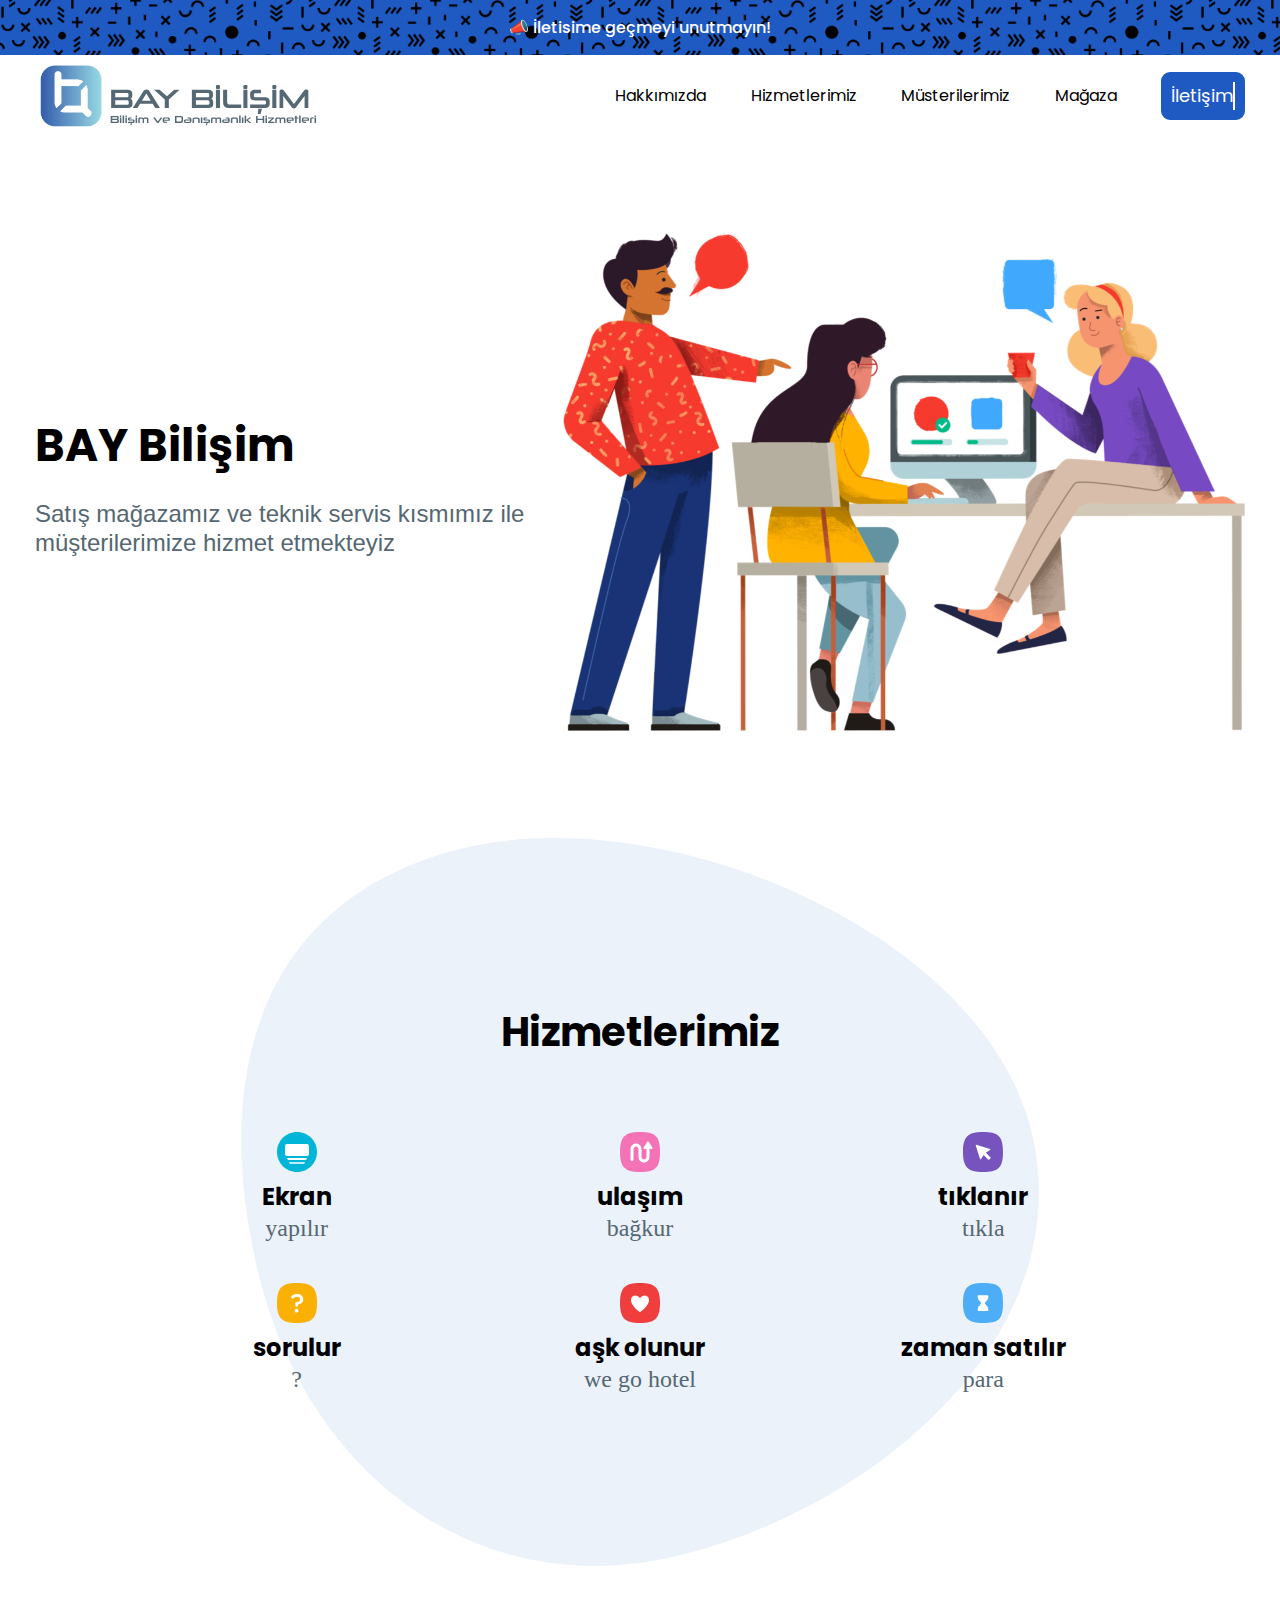
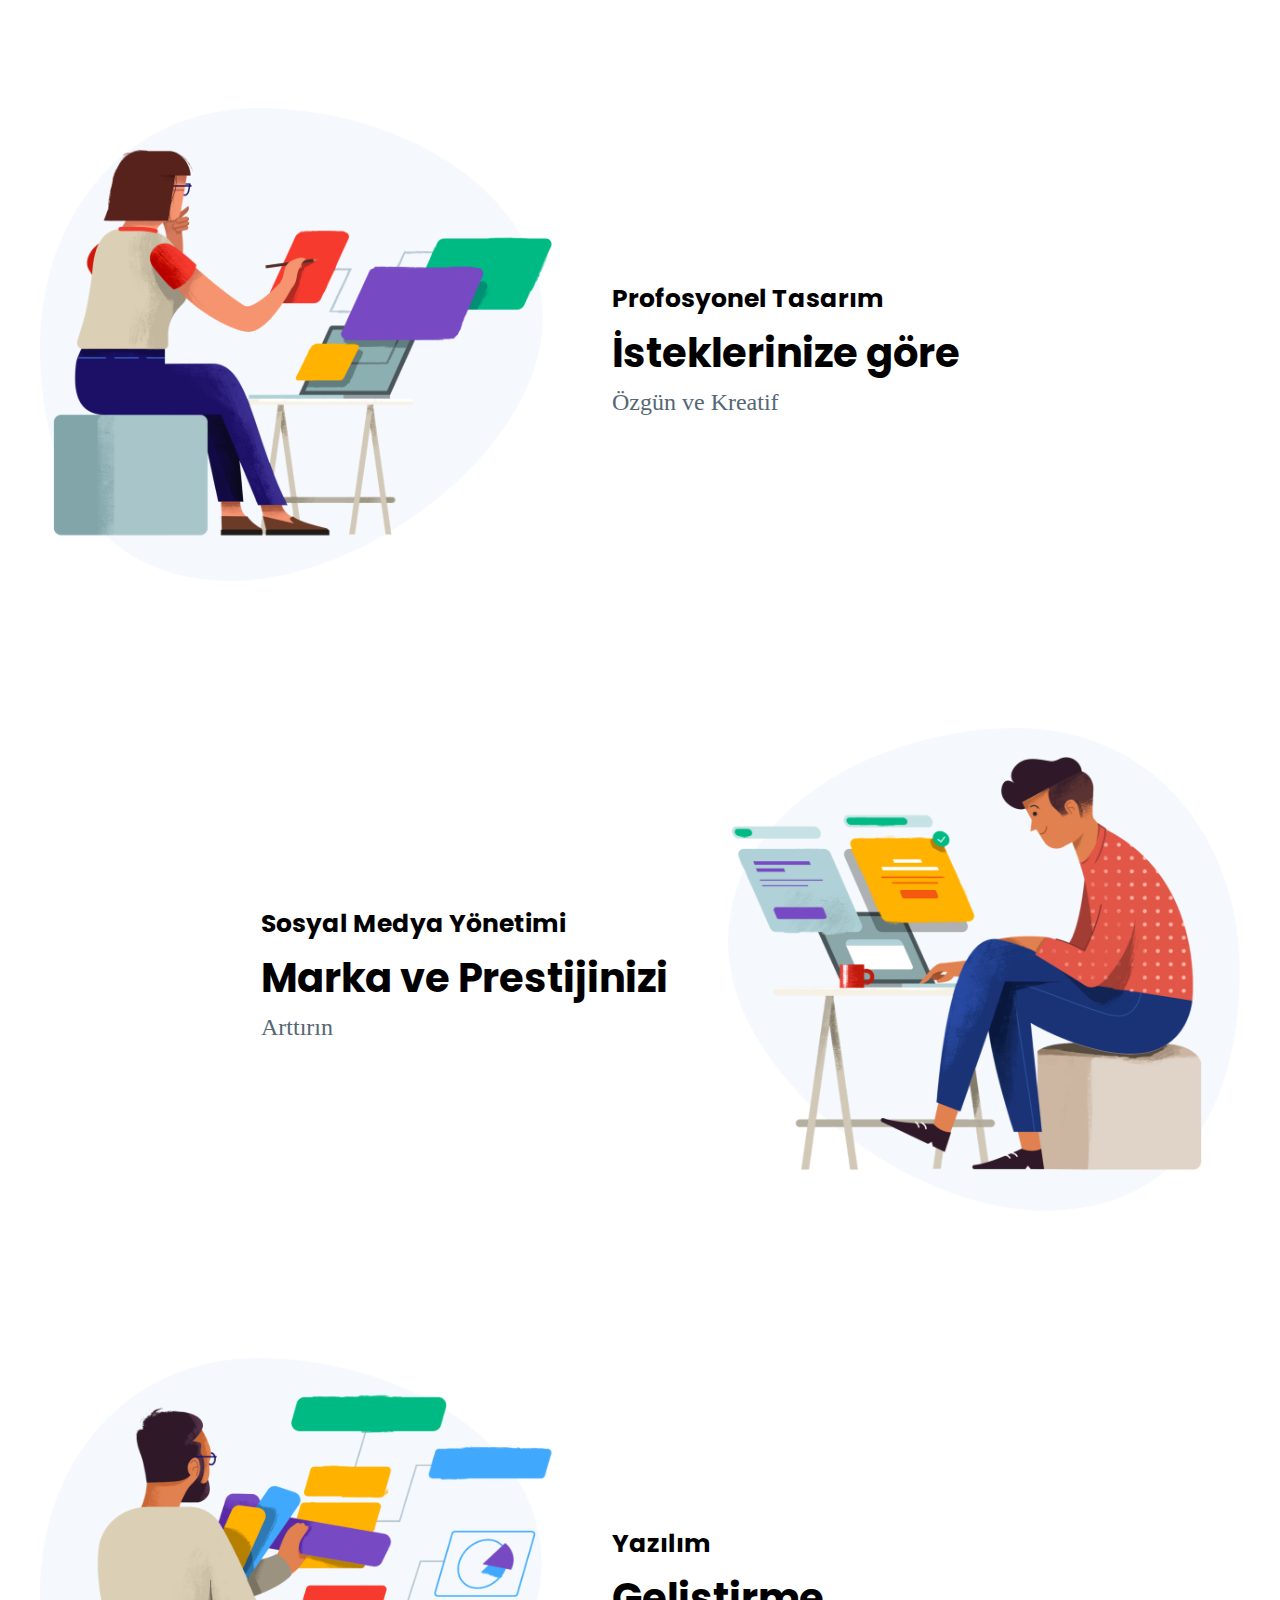
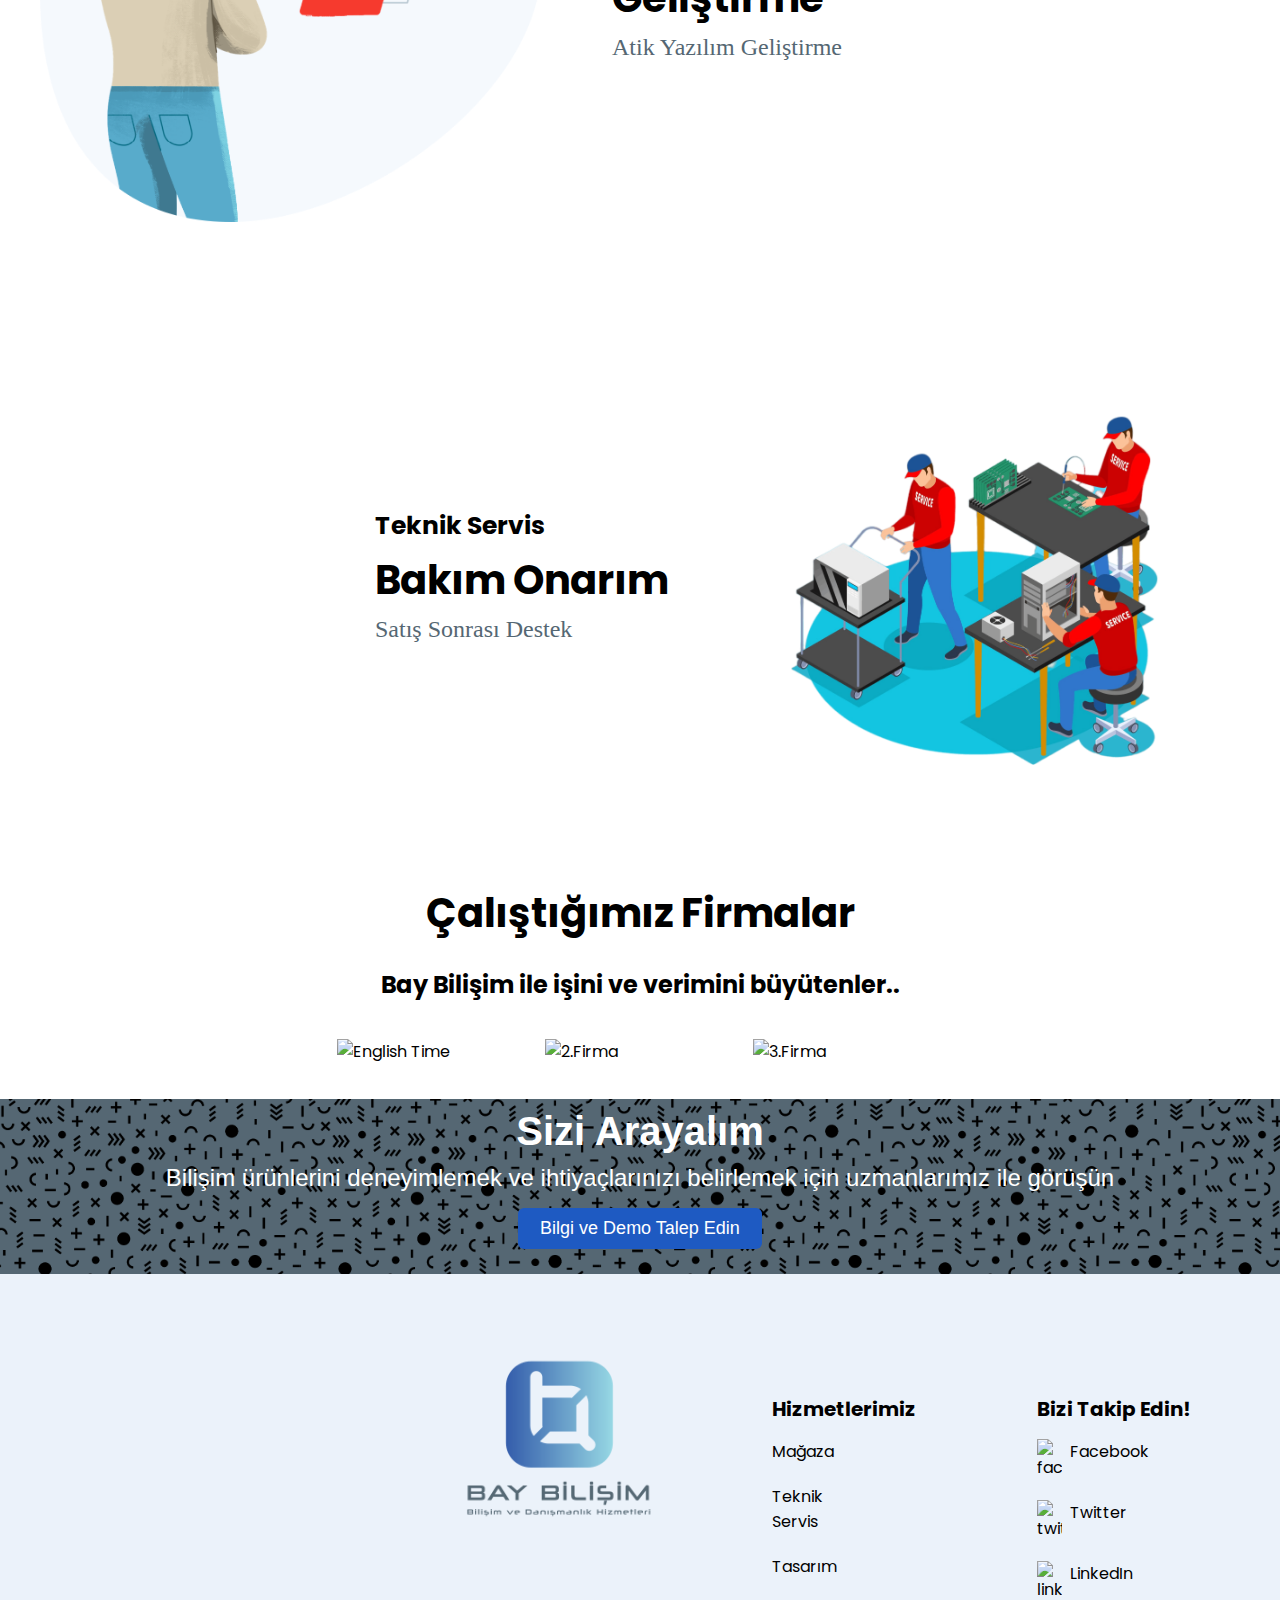
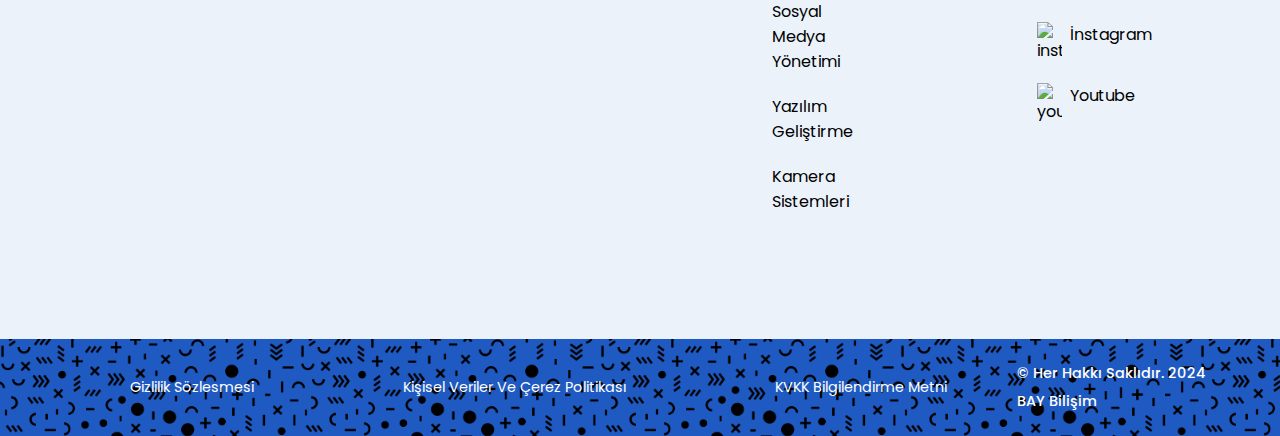
==== index.html @ fe5cd5a3 "index" ====
<!DOCTYPE html>
<html lang="tr">

<head>
    <meta charset="UTF-8">
    <meta http-equiv="X-UA-Compatible" content="IE=edge">
    <meta name="viewport" content="width=device-width, initial-scale=1.0">
    <link rel="stylesheet" href="style.css">
    <link rel="stylesheet" href="media-queries.css">
    <link rel="shortcut icon" href="assets/bay2.png" type="image/x-icon">
    <title>Bay Bilisim</title>
    <script defer src="script.js"></script>
</head>
<body>

    <!-- Top Banner -->
    <div class="top-banner">
        <div class="container">
            <div class="banner-text">
                📣 İletisime geçmeyi unutmayın!
            </div>
        </div>
    </div>

    <!-- Nav Bar -->
    <div class="nav-bar">
        <div class="container nav-bar flex">
            <a href="Anasayfa.html" class="flex">
                <img src="./assets/Bay Bilişim (7).svg" alt="company logo" width="300px">
            </a>
            <div class="menu" id="menu-link">
                <ul class=" flex navbar-section">
                    <li><a href="Hakkimizda.html" class="hover-link">Hakkımızda</a></li>
                    <li><a href="Hizmetlerimiz.html" class="hover-link">Hizmetlerimiz</a></li>
                    <li><a href="Musterilerimiz.html" class="hover-link">Müsterilerimiz</a></li>
                    <li><a href="Magaza.html" class="hover-link">Mağaza</a></li>
                    <li><a href="Iletisim.html" class="iletişim"><p class="mext">İletişim</p></a></li>
                </ul>
            </div>
            <a href="#" class="nav-toggle hover-link" id="nav-toggle">
                <img src="./assets/asset 43.png" alt="" width="20px">
            </a>
        </div>
    </div>

    <!-- Header -->
    <header>
        <div class="">
            <div class="heading-1">
                <div class="container header-section flex">
                    <div class="header-left">
                        <h1>BAY Bilişim</h1>
                        <p>Satış mağazamız ve teknik servis kısmımız ile müşterilerimize hizmet etmekteyiz</p>
                    </div>
                    <div class="header-right">
                        <img src="./assets/asset 2.svg" alt="hero image" width="100%">
                    </div>
                </div> 
            </div>
        </div>
    </header>

    <!-- Features Section -->
    <div class="block">
        <section class="features-section">
            <div class="container">
                <div class="features-header">
                    <h2>Hizmetlerimiz</h2>
                </div>
                    
                <div class="features-area flex">
                    <div class="features-card">
                        <img src="./assets/asset 11.svg" alt="" width="40px">
                        <h3>Ekran</h3>
                        <p>yapılır</p>
                    </div>
                    <div class="features-card">
                        <img src="./assets/asset 13.svg" alt="" width="40px">
                        <h3>ulaşım</h3>
                        <p>bağkur</p>
                    </div>
                    <div class="features-card">
                        <img src="./assets/asset 14.svg" alt="" width="40px">
                        <h3>tıklanır</h3>
                        <p>tıkla</p>
                    </div>
                    <div class="features-card">
                        <img  src="./assets/asset 15.svg" alt="" width="40px">
                        <h3>sorulur</h3>
                        <p>?</p>
                    </div>
                      <div class="features-card">
                        <img src="./assets/asset 16.svg" alt="" width="40px">
                        <h3>aşk olunur</h3>
                        <p>we go hotel</p>
                        </div>
                    <div class="features-card">
                        <img src="./assets/asset 17.svg" alt="" width="40px">
                        <h3>zaman satılır</h3>
                        <p>para</p>
                    </div>
                </div>
            </div>
        </section>
    </div>
            
            
            <!-- Big Feature Sections -->
    <section class="block">
         <section class="big-feature-section">
                <div class="container flex big-feature">
                    <div class="big-feature-img">
                        <img src="./assets/asset 18.svg" alt="">
                    </div>
                    <div class="big-feature-desc flex">
                        <h4 class="font1">Profosyonel Tasarım</h4>
                        <h2>İsteklerinize göre</h2>
                        <p>Özgün ve Kreatif</p>
                    </div>
                </div>
            </section>
    </section>
                
    <section class="block">
       <section class="big-feature-section">
           <div class="container flex big-feature" id="big-feature-mid">
               <div class="big-feature-img">
                   <img src="./assets/asset 21.svg" alt="">
               </div>
               <div class="big-feature-desc flex">
                   <h4 class="font1">Sosyal Medya Yönetimi</h4>
                   <h2>Marka ve Prestijinizi</h2>
                   <p>Arttırın</p>
               </div>
           </div>
       </section>
    </section>

    <section class="block">
        <section class="big-feature-section">
            <div class="container flex big-feature">
                <div class="big-feature-img">
                    <img src="./assets/asset 24.svg" alt="" srcset="./assets/asset 24.svg 400w, ./assets/asset 24.svg 600w">
                </div>
                <div class="big-feature-desc flex">
                    <h4 class="font1">Yazılım</h4>
                    <h2>Geliştirme</h2>
                    <p>Atik Yazılım Geliştirme</p>
                </div>
            </div>
        </section>
    </section>

    <section class="block">
        <section class="big-feature-section">
            <div class="container flex big-feature" id="big-feature-mid">
                <div class="big-feature-img ">
                    <img src="./assets/asset 1.svg" alt="">
                </div>
                <div class="big-feature-desc flex">
                    <h4 class="font1">Teknik Servis</h4>
                    <h2>Bakım Onarım</h2>
                    <p>Satış Sonrası Destek</p>
                </div>
            </div>
        </section>
    </section>
        
    <div class="block">
        <div class="company-container1">
            <div class="company-container">
                <div class="feature-content">
                    <h2 class="feature-title">Çalıştığımız Firmalar</h2>
                    <h3 class="feature-title-underline">Bay Bilişim ile işini ve verimini büyütenler..</h3>
                </div>
            </div>        
            <div class="company-img-container">
                <img src="Assets/res1.svg" alt="English Time" class="company-logos logo">
                <img src="" alt="2.Firma" class="company-logos logo">
                <img src="" alt="3.Firma" class="company-logos logo">
            </div>
        </div> 
    </div>
                        
    <div class="top-banner elementor-element econ-inner elementor bvdt">
        <h2 class="elementor-text">Sizi Arayalım</h2>
        <div class="elementor-elemen elementor ty">
            <p class="elementor-text1">Bilişim ürünlerini deneyimlemek ve ihtiyaçlarınızı belirlemek için uzmanlarımız ile görüşün</p>
        </div>
        <a href="Bilgi-ve-Demo-Talep.html">
            <button class="button elementor-text">Bilgi ve Demo Talep Edin</button>
        </a>
    </div>
                        
    <!-- Footer -->
    <footer>
        <div class="container footer-section flex">
            <iframe class="iframe" src="https://www.google.com/maps/embed?pb=!1m14!1m8!1m3!1d752.7708516358616!2d28.7808149!3d41.0015476!3m2!1i1024!2i768!4f13.1!3m3!1m2!1s0x14caa38a74de9315%3A0xeee7f3dbb5f3bb80!2zQkFZIELEsEzEsMWexLBN!5e0!3m2!1str!2str!4v1722827862642!5m2!1str!2str" width="600" height="450" style="border:0;" allowfullscreen="" loading="lazy" referrerpolicy="no-referrer-when-downgrade"></iframe>
            <div class="company-logo">
                <img src="./assets/bay.png" alt="company-logo" width="250px">
            </div>
            <div class="link-column flex">
                <h4 class="f-title">Hizmetlerimiz</h4>
                <a href="Magaza.html" class="icon hover-link">Mağaza</a>
                <a href="" class="icon hover-link">Teknik Servis</a>
                <a href="" class="icon hover-link">Tasarım</a>
                <a href="Hakkimizda.html/SMY" class="icon hover-link">Sosyal Medya Yönetimi</a>
                <a href="" class="icon hover-link">Yazılım Geliştirme</a>
                <a href="" class="icon hover-link">Kamera Sistemleri</a>
            </div>
            <div class="link-column flex">
                <h4 class="f-title">Bizi Takip Edin!</h4>
                <a href="https://www.facebook.com/yasin.uguducu/?locale=ms_MY" target="_blank">
                    <img src="Assets/facebook.png" alt="facebook" class="icon"><li class="icon hover-link">Facebook</li>
                 </a>
                 <a href="https://x.com/burakckgz_" target="_blank">
                    <img src="Assets/twitter.png" alt="twitter" class="icon"> <li class="icon hover-link">Twitter</li>
                 </a>
                 <a href="https://www.linkedin.com/in/bay-bili%C5%9Fim-a80615141/?originalSubdomain=tr" target="_blank">
                     <img src="Assets/linkedin.png" alt="linkedin" class="icon"> <li class="icon hover-link">LinkedIn</li>
                 </a>
                 <a href="https://www.instagram.com/bay.bilisim" target="_blank">
                     <img src="Assets/instagram.png" alt="instagram" class="icon"> <li class="icon hover-link">İnstagram</li>
                 </a>
                 <a href="https://www.youtube.com/" target="_blank">
                    <img src="Assets/youtube.png" alt="youtube" class="icon"> <li class="icon hover-link">Youtube</li>
                 </a>
            </div>
        </div>
    </footer>

    <!-- Sub Footer -->
    <div class="subfooter top-banner">
        <div class="subfooter-container flex">
            <div class="footer-bottom-section subfooter-options flex">
                <a href="Gizlilik-Sozlesmesi.html">Gizlilik Sözlesmesi</a>
                <a href="Kisisel-Veriler-Ve-Cerez-Politikasi.html">Kişisel Veriler Ve Çerez Politikası</a>
                <a href="KVKK-Bilgilendirme-Metni.html">KVKK Bilgilendirme Metni</a>
            </div>
            <p class="subfooterr">© Her Hakkı Saklıdır. 2024 BAY Bilişim</p>
        </div>
    </div>

    <script src="/Bay Bilisim/sc.js">
    </script>
</body>
</html>
---- style.css ----
@import url('https://fonts.googleapis.com/css2?family=Poppins&display=swap');
@import url('https://fonts.googleapis.com/css2?family=Poppins&family=Roboto&display=swap');

/* Resets */
*{
    margin: 0;
    padding: 0;
    box-sizing: border-box;
}

:root{
    --primary-text-color: black;
    --secondary-text-color: #556773;
    --accent-color: #1E5AC2;
    --accent-color-dark: #1d69a3;
    --padding-inline-section: 20px;
}

body{
    font-family: 'Poppins', 'sans-serif';
    color: var(--primary-text-color);
    overflow-x: hidden;
    height: -webkit-fill-available;
}

html{
    height: -webkit-fill-available;
}

h1{
    font-size: 2.5rem;
}

h2{
    font-size: 40px;
}

h3{
    font-size: 1.5rem;
}


p{
    font-family: 'Montserrat', 'sans-serif';
    font-size: 1.5rem;
    line-height: 1.8rem;
    color: var(--secondary-text-color);
}

a{
    display: inline-block;
    text-decoration: none;
}

li{
    list-style: none;
}

/* Utility */
.container{
    max-width: 1250px;
    margin-inline: auto; 
    padding-inline: var(--padding-inline-section);
    overflow: hidden;
    min-width: 350px;
}

.flex{
    display: flex;
    align-items: center;
}

.hover-link{
    color: var(--primary-text-color);
    transition: 0.2s ease-out;
}

.hover-link:hover{
    color: var(--accent-color);
}

.primary-btn{
    background-color: var(--accent-color);
    border-radius: 4px;
    padding: 10px 24px;
    color: white !important;
    font-weight: 600;
    /* box-shadow: 0 1px 2px var(--secondary-text-color); */
    transition: 0.2s ease-out;
}

.primary-btn:hover{
    background-color: var(--accent-color-dark);
}

.secondary-btn{
    border-radius: 4px;
    padding: 10px 24px;
    font-weight: 600;
    border: 0.5px solid #b9cde4;
    transition: 0.2s ease-out;
}

.secondary-btn:hover{
    border-color: var(--accent-color);
}


/* Top Banner */
.top-banner{
    background-color: rgb(30, 90, 194);
    background-image: url(assets/banner\ \(11\).png);
    background-size: 300px;
    animation: fade-down 1.1s;
}

.banner-text{
    color: rgb(255, 255, 255);
    padding:  15px 30px;
    text-align: center;
    font-weight: 500;
    font-size: 1rem;
    
}

/* Nav Bar */
.tester{
    margin-left: 10px;
    padding: 7px 10px 4px 10px; 
    background-color: #eaf2fd;
    color: var(--primary-text-color) !important;
    font-weight: 400;
    border-radius: 4px;
}

.nav-bar{
    margin-top: 25px;
    justify-content: space-between;    
    position: relative;
    z-index: 10000;
    margin-top: 0;
    top: 0;
    position: sticky;
    background: #ffffff;
    opacity: 1;
    animation: fade-down 1s;
}
.nav-bar img{
    animation: fade-left 1.4s;
}

.menu{
    flex-basis: 630px;
}

.menu ul {
    justify-content: space-between;
    gap: 10px;
}

.nav-toggle{
    display: none;
}

/* Header */
header{
    padding: 50px 0px 0px 0px;
}

.header-section{
    justify-content: center;
    gap: 30px;
    margin-bottom: 50px;
    margin-top: 45px;
}

.header-left h1{
    margin-bottom: 20px;
    font-size: 45px;
}

.header-left a{
    margin-top: 25px;
}
.header-left p{
    font-family: "Open Sans", sans-serif;
}

/* Companies Section */
.companies-section{
    padding-inline: var(--padding-inline-section);
}

.small-text{
    text-align: center;
    font-size: 1rem;
    padding: 40px 0px 40px 0px;
}

.company-image-section{
    justify-content: space-evenly;
    flex-wrap: wrap;
    gap: 15px;
}

/* Feature Section */
.features-section{
    margin-block: 60px;
    padding-block: 154px;
    background-image: url(./assets/asset\ 34.svg);
    background-repeat: no-repeat;
    background-position: center;
    background-size: 800px;
    margin-bottom: 50px;
}
.features-sectionn{
    margin-block: 60px;
    padding-block: 50px;
    background-image: url(./assets/asset\ 34.svg);
    background-repeat: no-repeat;
    background-position: center;
    background-size: 500px;
}

.features-header{
    text-align: center;
    justify-content: center;
    margin-bottom: 60px;
    padding: 10px;
}
.features-header p{
    font-size: 2.5rem;
    
}

.features-area{
    flex-wrap: wrap;
    justify-content: space-around;
    gap: 20px;
    padding-inline: 100px;
    
}

.features-card{
    flex-direction: column;
    gap: 20px;
    width: 30% ;
    text-align: center;
    margin-bottom: 20px;
}

/* Big Feature Section */
.big-feature-section{
    padding: 40px var(--padding-inline-section) 0px;
}

.big-feature{
    gap: 60px;
}

#big-feature-mid{
    flex-direction:row-reverse;
}

.big-feature-img img{
    width: 40vw;
    min-width: 400px;
}
.big-feature-imgg img{
    width: 100%;
}

.big-feature-desc{
    flex-direction: column;
    align-items: flex-start;
    gap: 5px;
}

.author-desc{
    gap: 10px;
}
.author-name{
    flex-direction: column;
    align-items: flex-start;
}

.post{
    font-size: 0.9rem;
}


/* Example Section */
.example-section{
    margin-top: 30px;
    padding: 60px 0px 0px 0px;
}

.example-section-header{
    text-align: center;
}

.example-section-heading{
    font-size: 2.2rem;;
    padding-bottom: 20px;
}

.example-area{
    justify-content: space-between;
    padding-block: 20px;
    flex-wrap: wrap;
}

.example-card{
    width: 23%;
    height: 350px;
    background-color: black;
    flex-direction: column-reverse;
    padding: 20px;
    color: white;
}

.example-card:hover{
    box-shadow: 0 0 10px #888;
    transition: 0.2s ease-out;
}

.example-card:nth-child(1){
    background: linear-gradient(rgb(0,0,0,0.1), rgb(0,0,0,0.8)), url(./assets/asset\ 36.jpeg);
    background-size: cover;
}
.example-card:nth-child(2){
    background: linear-gradient(rgb(0,0,0,0.1), rgb(0,0,0,0.8)), url(./assets/asset\ 37.jpeg);
    background-size: cover;
}
.example-card:nth-child(3){
    background: linear-gradient(rgb(0,0,0,0.1), rgb(0,0,0,0.8)), url(./assets/asset\ 38.jpeg);
    background-size: cover;
}
.example-card:nth-child(4){
    background: linear-gradient(rgb(0,0,0,0.1), rgb(0,0,0,0.8)), url(./assets/asset\ 39.jpeg);
    background-size: cover;
}

/* Paneltest Section */
.paneltest-section{
    margin-block: 40px;
    padding-block: 40px;
    background-color: #183b54;
}

.panel-content{
    align-items: flex-start;
    gap: 40px;
    font-size: 0.95rem;
    color: #b9cde4;
}

.panel-content-left .panel-content-right{
    gap: 10px;
    justify-content: flex-start;
}

.paneltest-img img{
    width: 100%;
}

.paneltest-desc{
    flex-direction: column;
    align-items: flex-start;
    color: white;
    gap: 20px;
}

.paneltest-desc p{
    color:#b9cde4;
}

/* CTA Section */
.cta-section{
    padding: 70px var(--padding-inline-section) 70px;
}

.cta{
    flex-direction: column;
    gap: 40px;
}

/* Footer */
footer{
    background-color: #ebf2fa;
    padding: 80px var(--padding-inline-section) 80px;
    justify-content: space-around;
}

.footer-section{
    /* width: 50%; */
    align-items: flex-start;
    justify-content: space-around;
    gap: 20px;
}

.link-column{
    flex-direction: column;
    align-items: flex-start;
    justify-content: flex-start;
    /* min-height: 300px; */
    gap: 10px;
    margin: 40px;
}

.link-column a{
    color: black;
}

/* Sub Footer */
.subfooter{
    background-color: #1E5AC2;
    padding: 20px 60px 20px;
    font-size: 0.9rem;
}

.subfooter-container{
    justify-content: space-evenly;
}

.subfooter-options{
    gap: 20px;
    justify-content: space-around;
}

.social-media{
    align-items: center;
    justify-content: center;
    gap: 15px;
}
.company-container1{
    margin: 35px;
}

.company-container{
    margin: auto;
    max-width: 1200px;
    min-height: auto;
    display: flex;
    flex-direction: column;
    justify-content: center;
    align-items: center;
    text-align: center;
}
.feature-content{

    display: flex;
    flex-direction: column;
    justify-content: center;
    align-items: center;
    gap: 1.5rem;
    padding-bottom: 2rem;
}
.feature-title{
    color: black;
}
.feature-title-underline{
    color: black;
    margin-top: 0px;
    margin-bottom: 5px;
}
.company-img-container{
    width: 100%;
    display: flex;
    justify-content: center;
    align-items: center;
    gap: 1.5%;
}
.company-logos{
    width: 300px;
}
.companylogo{
    width: 100px;
}
.logo{
    width: 190px;
    display: flex;
    justify-content: center;
}
.icon{
    width: 25px;
    margin-right: 8px;
    float: left;
    margin-bottom: 5px;
    margin-top: 5px;
    align-items: center;
    justify-content: center;
}
.f-title{
    font-size: 20px;
}
.footer-bottom-section{
    width: 100vw;
    background-color: transparent;
    padding: 5px;
}

.footer-bottom-section a {
    position: relative;
    color: #ffff;
    text-decoration: none;
    
}
.footer-bottom-section a::before {
    content: '';
    position: absolute;
    top: 100%;
    left: 0;
    width: 0;
    height: 2px;
    background: #ffff;
    transition: .3s;
}
.footer-bottom-section a:hover::before {
    width: 100%;
}
.font1{
    font-size: 25px;
}
.subfooterr{
    color: white; font-family: 'sans-serif' , 'Poppins';
    font-size: 1em;
    font-weight: 500;
}
.gsmainphoto{
    width: 100%;
}
.gstext{
   color: #1E5AC2;
   font-family: "Montserrat", Sans-serif;
   font-size: 30px;
   font-weight: 900;
   font-style: italic;
}
.gstext1{
    padding: 10px;
    margin: 10px;
    line-height: 1;
}

.elementor-element{
    background-color: #556773;
    margin-top: 30px;
    flex-shrink: .1 ;
    align-items: center;
    text-align: center;
}
.element{
    display: flex;
    flex-direction: row;
    gap: 0px;
    margin-block-start: 50px;
    margin-block-end: 0px;
    margin-inline-start: 0px;
    margin-inline-end: 0px;
    padding-block-start: 20px;
    padding-block-end: 20px;
    padding-inline-start: 0px;
    padding-inline-end: 0px;
}
.econ-inner{
    flex-wrap: wrap;
    justify-content: initial;
    align-items: initial;
    align-content: center;
    flex-basis: auto;
    flex-grow: 1;
    flex-shrink: 1;
    align-self: auto;
    display: flex;
    flex-direction: column;

}
.elementor{
    justify-content: center;
    text-align: center;
    align-items: center;
    flex-direction: column;
    float: center;

}
.elementor-text{
    color: #ffff;
    font-family: "Raleway", sans-serif;
    font-weight: 900;
    text-align: center;
    margin-top: 10px;
}
.elementor-text1{
    color: #ffff;
    font-family: "Raleway", sans-serif;
    font-weight: 500;
    text-align: center;
    margin-top: 10px;
}
.ty{
    min-width: 0;
}
.button{
    font-family: "Montserrat", sans-serif;
    font-size: 18px;
    font-weight: 400;
    background-color: #556773;
    border-style: solid;
    border-width: 1px 1px 1px 1px;
    border-color: #556773;
    margin: 15px;
}
.elementor-button-content-wrapper{
    display: flex;
    justify-content: center;
}
.elementor-button-text{
    flex-grow: 1;
    order: 10;
    display: inline-block;
}
.elementor-button{
    
    line-height: 1;
    padding: 12px 24px;
    border-radius: 8px;
}
.button {
    position: relative;
    padding: 10px 22px;
    border-radius: 6px;
    border: none;
    color: #fff;
    cursor: pointer;
    background-color: #1E5AC2;
    transition: all 0.2s ease;
    text-align: center;
  }
  .button:active {
    transform: scale(0.96);
  }
  .button:before,
  .button:after {
    position: absolute;
    content: "";
    width: 150%;
    left: 50%;
    height: 100%;
    transform: translateX(-50%);
    z-index: -1000;
    background-repeat: no-repeat;
  }
  .aset{
    width: 8vw;
    margin-bottom: 15px;
    margin-top: 15px;
    float: right;
  }
  /*
  .button.animate::before {
    top: -70%;
    background-image: radial-gradient(circle, #1E5AC2 70%, transparent 20%),
      radial-gradient(circle, transparent 20%, #1E5AC2 50%, transparent 30%),
      radial-gradient(circle, #1E5AC2 40%, transparent 20%),
      radial-gradient(circle, #1E5AC2 20%, transparent 20%),
      radial-gradient(circle, transparent 10%, #1E5AC2 15%, transparent 20%),
      radial-gradient(circle, #1E5AC2 20%, transparent 20%),
      radial-gradient(circle, #1E5AC2 20%, transparent 20%),
      radial-gradient(circle, #1E5AC2 20%, transparent 20%),
      radial-gradient(circle, #1E5AC2 20%, transparent 20%);
    background-size: 50% 10%, 20% 20%, 15% 15%, 20% 20%, 18% 18%, 10% 10%, 15% 15%,
      10% 10%, 18% 18%;
    animation: greentopBubbles ease-in-out 0.6s forwards infinite;
  }
  @keyframes greentopBubbles {
    0% {
      background-position: 5% 90%, 10% 90%, 10% 90%, 15% 90%, 25% 90%, 25% 90%,
        40% 90%, 55% 90%, 70% 90%;
    }
    50% {
      background-position: 0% 80%, 0% 20%, 10% 40%, 20% 0%, 30% 30%, 22% 50%,
        50% 50%, 65% 20%, 90% 30%;
    }
    100% {
      background-position: 0% 70%, 0% 10%, 10% 30%, 20% -10%, 30% 20%, 22% 40%,
        50% 40%, 65% 10%, 90% 20%;
      background-size: 0% 0%, 0% 0%, 0% 0%, 0% 0%, 0% 0%, 0% 0%;
    }
  }
  .button.animate::after {
    bottom: -70%;
    background-image: radial-gradient(circle, #1E5AC2 20%, transparent 20%),
      radial-gradient(circle, #1E5AC2 20%, transparent 20%),
      radial-gradient(circle, transparent 10%, #1E5AC2 15%, transparent 20%),
      radial-gradient(circle, #1E5AC2 20%, transparent 20%),
      radial-gradient(circle, #1E5AC2 20%, transparent 20%),
      radial-gradient(circle, #1E5AC2 20%, transparent 20%),
      radial-gradient(circle, #1E5AC2 20%, transparent 20%);
    background-size: 15% 15%, 20% 20%, 18% 18%, 20% 20%, 15% 15%, 20% 20%, 18% 18%;
    animation: greenbottomBubbles ease-in-out 0.6s forwards infinite;
  }
  @keyframes greenbottomBubbles {
    0% {
      background-position: 10% -10%, 30% 10%, 55% -10%, 70% -10%, 85% -10%,
        70% -10%, 70% 0%;
    }
    50% {
      background-position: 0% 80%, 20% 80%, 45% 60%, 60% 100%, 75% 70%, 95% 60%,
        105% 0%;
    }
    100% {
      background-position: 0% 90%, 20% 90%, 45% 70%, 60% 110%, 75% 80%, 95% 70%,
        110% 10%;
      background-size: 0% 0%, 0% 0%, 0% 0%, 0% 0%, 0% 0%, 0% 0%;
    }
  }
    */
    .kvkk{
        font-size: 20px;
        margin-bottom: 20px;
        margin-top: 15px;
    }
    .kvkk2{
        font-size: 2em;
        margin-bottom: 20px;
        font-weight: 500;
    }
    .kvkk22{
        font-size: 1.7em;
        font-weight: 500;
    }
    .table {
        display: table;
        border-collapse: separate;
        box-sizing: border-box;
        text-indent: initial;
        unicode-bidi: isolate;
        border-spacing: 2px;
        border-color: gray;
    }
    table td, table th {
        padding: 15px;
        line-height: 1.5;
        vertical-align: top;
        border: 1px solid hsla(0, 0%, 50.2%, .5019607843);
    }
    td {
        display: table-cell;
        vertical-align: inherit;
        unicode-bidi: isolate;
    }
    table {
        background-color: transparent;
        width: 100%;
        -webkit-margin-after: 15px;
        margin-block-end: 15px;
        font-size: .9em;
        border-spacing: 0;
        border-collapse: collapse;
    }
    .gstext2{
        color: black;
        font-family: "Montserrat", Sans-serif;
        list-style: none;
        font-style: normal;
        font-size: 20px;
        font-weight: 400;
    }
    .photo{
        min-width: 15vw;
        max-width: 15vw;
        max-height: 15vw;
        height: 20vw;
        min-height: 15vw;
        width: 20vw;
        margin: 10px;
        flex-direction:row;
        margin-bottom: 15px;
    }
    .tm{
        margin-bottom: 35px;
    }
    .kvkktext{
        color: #222;
        font-family: "Montserrat", Sans-serif;
        list-style: none;
        font-style: normal;
        font-size: 1em;
        margin: 5px;
        font-weight: 400;
    }
    .kvkktext1{
        color: #1E5AC2;
        font-family: "Montserrat", Sans-serif;
        list-style: none;
        font-style: normal;
        font-size: 1em;
        margin-bottom: 10px;
        font-weight: 500;
    }
    .kvkktext2{
        color: #222;
        font-family: "Montserrat", Sans-serif;
        list-style: none;
        font-style: normal;
        font-size: 1.5em;
        margin: 5px;
        font-weight: 400;
    }
    .kvkktext22{
        color: #222;
        font-family: "Montserrat", Sans-serif;
        list-style: none;
        font-style: normal;
        font-size: 1.5em;
        margin: 5px;
        font-weight: 400;
    }
    .daire{
        color: #1E5AC2;
    }
    .bd{
        display: flex;
        align-items: center;
        justify-content: center;
        height: 300px;
        width: 1100px auto;
        color: white;
        margin-top: -8em;
        margin-right: 0em;
        margin-bottom: 0em;
        margin-left: 0em;
        padding: 100px;
        font-family: "Montserrat", sans-serif;
        font-weight: 800;
        font-size: 25px auto;
    }
    .deneme{
        font-size: 4.5em auto;
        margin: 0;
        padding: 0;
        text-align: center;
        font-family: Arial, Helvetica, sans-serif;
        position: absolute;
        top: 30%;
        left: 50%;
        transform: translate(-50%, -50%);
        color: white;
        gap: 60px;
        max-width: 1250px;

    }    
    .bdt{
        border-style: solid;
        background-image: url(assets/hand.png);
    }
    .dtf{
        width: 100%;
        padding: 30px 0;
        background-color: #ffff;
    }
    .dtfb{
        height: 250px;
        padding: 40px var(--padding-inline-section) 0px;
        max-width: 1250px;
        margin-inline: auto; 
        padding-inline: var(--padding-inline-section);
        overflow: hidden;
        gap: 60px;
        display: flex;
        justify-content: center;
        align-items: center;
    }
    .dtfb h3 {
        font-size: 60px;
        line-height:60px;
        color: white;
        text-align: center;
        font-family: "Montserrat", "Helvetica Neue",;
    }
    .dtfb:nth-child(1){
        background-image: url(assets/DEMO\ TALEP\ FORMU.jpg);
        display: flex;
        text-align: center;
        align-items: center;
        justify-content: center;
    }
    .dtfi{
        height: 350px;
        padding: 270px var(--padding-inline-section) 5px;
        margin-inline: auto; 
        max-width: 1200px;
        overflow: hidden;
        gap: 60px;
        display: flex;
        justify-content: center;
        align-items: end;
        width: 100%;
    }
    .dtfi h3 {
        font-size: clamp(65px, 8vw, 100px);
        line-height: 60px;
        color: #1E5AC2;
        font-weight: 900;
        text-align:left;
        font-family: "Montserrat", "Helvetica Neue",;
        display: flex;
        justify-content: end;
    }
    .dtfi:nth-child(1){
        background-image: url(assets/Hakkımızda.jpg);
    } 
    .iletişim{
        border: 3px solid #1E5AC2;
        padding: 7px;
        border-radius: 9px;
        background-color: #1E5AC2;
        color: white;
    }
    .navbar-section{
        background-color: transparent;
    }
    
    .navbar-section a {
        position: relative;
        text-decoration: none;
    }
    .navbar-section a::before {
        content: '';
        position: absolute;
        top: 100%;
        left: 0;
        width: 0;
        height: 2px;
        background: #1E5AC2;
        transition: .3s;
    }
    .navbar-section a:hover::before {
        width: 100%;
    }
    .bubbly-button {
        border: 3px solid #1E5AC2;
        padding: 7px;
        border-radius: 9px;
        background-color: #1E5AC2;
        color: white;
      }
      .bubbly-button:focus {
        outline: 0;
      }
      .bubbly-button:before, .bubbly-button:after {
        position: absolute;
        content: "";
        display: block;
        width: 140%;
        height: 100%;
        left: -20%;
        z-index: -1000;
        transition: all ease-in-out 0.5s;
        background-repeat: no-repeat;
      }
      .bubbly-button:before {
        display: none;
        top: -75%;
        background-image: radial-gradient(circle, #1E5AC2 20%, transparent 20%), radial-gradient(circle, transparent 20%, #1E5AC2 20%, transparent 30%), radial-gradient(circle, #1E5AC2 20%, transparent 20%), radial-gradient(circle, #1E5AC2 20%, transparent 20%), radial-gradient(circle, transparent 10%, #1E5AC2 15%, transparent 20%), radial-gradient(circle, #1E5AC2 20%, transparent 20%), radial-gradient(circle, #1E5AC2 20%, transparent 20%), radial-gradient(circle, #1E5AC2 20%, transparent 20%), radial-gradient(circle, #1E5AC2 20%, transparent 20%);
        background-size: 10% 10%, 20% 20%, 15% 15%, 20% 20%, 18% 18%, 10% 10%, 15% 15%, 10% 10%, 18% 18%;
      }
      .bubbly-button:after {
        display: none;
        bottom: -75%;
        background-image: radial-gradient(circle, #1E5AC2 20%, transparent 20%), radial-gradient(circle, #1E5AC2 20%, transparent 20%), radial-gradient(circle, transparent 10%, #1E5AC2 15%, transparent 20%), radial-gradient(circle, #1E5AC2 20%, transparent 20%), radial-gradient(circle, #1E5AC2 20%, transparent 20%), radial-gradient(circle, #1E5AC2 20%, transparent 20%), radial-gradient(circle, #1E5AC2 20%, transparent 20%);
        background-size: 15% 15%, 20% 20%, 18% 18%, 20% 20%, 15% 15%, 10% 10%, 20% 20%;
      }
      .bubbly-button:active {
        transform: scale(0.9);
        background-color: #1E5AC2;
        box-shadow: 0 2px 25px rgba(255, 0, 130, 0.2);
      }
      .bubbly-button.animate:before {
        display: block;
        animation: topBubbles ease-in-out 0.75s forwards;
      }
      .bubbly-button.animate:after {
        display: block;
        animation: bottomBubbles ease-in-out 0.75s forwards;
      }
      
      @keyframes topBubbles {
        0% {
          background-position: 5% 90%, 10% 90%, 10% 90%, 15% 90%, 25% 90%, 25% 90%, 40% 90%, 55% 90%, 70% 90%;
        }
        50% {
          background-position: 0% 80%, 0% 20%, 10% 40%, 20% 0%, 30% 30%, 22% 50%, 50% 50%, 65% 20%, 90% 30%;
        }
        100% {
          background-position: 0% 70%, 0% 10%, 10% 30%, 20% -10%, 30% 20%, 22% 40%, 50% 40%, 65% 10%, 90% 20%;
          background-size: 0% 0%, 0% 0%, 0% 0%, 0% 0%, 0% 0%, 0% 0%;
        }
      }
      @keyframes bottomBubbles {
        0% {
          background-position: 10% -10%, 30% 10%, 55% -10%, 70% -10%, 85% -10%, 70% -10%, 70% 0%;
        }
        50% {
          background-position: 0% 80%, 20% 80%, 45% 60%, 60% 100%, 75% 70%, 95% 60%, 105% 0%;
        }
        100% {
          background-position: 0% 90%, 20% 90%, 45% 70%, 60% 110%, 75% 80%, 95% 70%, 110% 10%;
          background-size: 0% 0%, 0% 0%, 0% 0%, 0% 0%, 0% 0%, 0% 0%;
        }
      }
      .container .kvkktext22 li:before{
        content:'';
        padding: 0 0 0  30px;
        background: url(/Bay\ Bilisim/assets/check-imgg.jpg) left center no-repeat;
      }
      .bvdt{
        margin-bottom: 0px;
        padding-bottom: 10px;
      }
      .iframe{
        width: 350px;
        height: 350px;
      }
      @keyframes slideInleft{
        from{
            transform: translateY(300px);
        }
        to{
            transform: translateY(0);
        }
      }
      .heading-1{
        animation-name: slideInleft;
        animation-duration: 1s;
        animation-timing-function:cubic-bezier(0.215, 0.610, 0.355, 1) ;
        animation-delay:none ;
        animation-iteration-count: none ;
        animation-direction: initial;
        animation-fill-mode:none ;
      }
      .container .store{
        text-align: center;
        display: flex;
        justify-content: center;
        padding-bottom: 15px;
        color: #1E5AC2;
        text-shadow: 0 5px 10px hsl(218, 43%, 34%);
        font-size: 4em;
        font-weight: 500;
        animation: fade-up 1s;
      }
      .container .box-container{
        display: grid;
        grid-template-columns: repeat(auto-fit, minmax(301.25px, 1fr));
        gap: 50px;
        animation: fade-up 1s;
      }
      .hak{
        animation: fade-up 1s;
      }
      .container .box-container .box{
        box-shadow: 0 5px 10px white;
        border-radius: 15px;
        background: white;
        text-align: center;
        padding: 30px 20px;
        border: 2px solid #1E5AC2;
      }
      .container .box-container .box img{
        height: 300px;
        width: 300px;
        object-fit: cover;
      }
      .container .box-container .box h3 {
        color: #1E5AC2;
        font-size: 1.8em;
        padding: 10px 0;
      }
      .container .box-container .box p {
        color: black;
        font-size: 1.5em;
        font-family:"Poppins", sans-serif ;
        font-weight: 500;
      }
      .container .box-container .box .btn{
        margin-top: 10px;
        display: inline-block;
        background: #1E5AC2;
        color: white;
        font-size: 17px;
        border-radius: 5px;
        padding: 8px 25px;
      }
      .container .box-container .box .btn:hover{
        letter-spacing: 1px;
        transition: .2s;
      }
      .container .box-container .box:hover{
        box-shadow: 0 10px 15px hsl(218, 43%, 34%);
        transition: .3s;
      }
      .container .box-container .box img:hover{
        height: 320px;
        width: 320px;
        transition: .3s;
      }
      @media (max-width:1080px){
        .container .box-container{
            padding: 20px;
        }
      }
      @keyframes fade-down{
        0%{
            opacity: 0;
            transform: translateY(-20px) scale(1);
        }
        50%{
            opacity: 1;
            transform: translateY(0px) scale(1);
        }
        100%{
            opacity: 1;
            transform: translateY(0px) scale(1);
        }
      }
      @keyframes fade-left{
        0%{
            opacity: 0;
            transform: translateX(-20px);
        }
        100%{
            opacity: 1;
            transform: translateX(0);
        }	
      }
      @keyframes fade-up{
        0%{
            opacity: 0;
            transform: translateY(20px) scale(0.9);
        }
        100%{
            opacity: 1;
            transform: translateY(0px) scale(1);
        }
      }
      @keyframes opacity-slow{
        0%{
            opacity: 0;
        }
        100%{
            opacity: 1;
        }
      }
      @keyframes appear{
        from{
            opacity: 0;
            scale: 0.7;
        }
        to{
            opacity: 1;
            scale: 1;
        }
      }
      .block{
        animation: appear linear;      
        animation-timeline: view();
        animation-range: entry 0;
        margin-top: 100px;
    }
    @keyframes fade-left{
        0%{
            opacity: 0;
            transform: translateX(-200px);
        }
        100%{
            opacity: 1;
            transform: translateX(0);
        }
    }
    /* mağaza 1
    .mb{
        background-color: #1E5AC2;
        border-radius: 10px;
        margin-top: 10px;
        padding: 5px;
    }
    .mb a{
        color: white;
        font-family: sans-serif;
        font-weight: 500;
        font-size: 20px;
        margin-left: 5px;
    }
    .mbc{
        width: 1250px;
        height: 550px;
        background-color: red;
        margin-inline: auto;
        overflow: hidden;
        margin-top: 5px;
    }
    .mbc1{
        width: 625px;
        height: 500px;
        background-color: black;
        margin-inline: auto;
        align-items: center;
        margin-top: 25px;
        float: left;
    }
    .mbc1 img{
        width: 600px;
        height: 350px;
        margin-inline: auto;
        align-items: center;
        margin: 10px;
    }
    .mbc1a{
        width: 125px;
        height: 100px;
        margin-inline: auto;
        align-items: center;
        border: 2px solid white;
    }
    .mbc1ac{
        display: grid;
        grid-template-columns: repeat(auto-fit, minmax(1px, 1fr));
        gap: 50px;
        align-items: end;
        float: left;

    }
    .mbc2{
        width: 625px;
        height: 500px;
        background-color: white;
        margin-inline: auto;
        align-items: center;
        margin-top: 25px;
        float: right;
    }
        */
        /* mağaza 2 
    .mb2{
    .small-container{
        max-width: 1500px;
        margin: auto;
        padding-left: 25px;
        padding-right: 25px;
    }
    .row{
        display: flex;
        align-items: center;
        flex-wrap:wrap;
        justify-content: space-around;
        background-color: #1E5AC2;
        
    }
    .single-product{
        margin-top: 20px;
    }
    .small-img-row{
        display: flex;
        justify-content: s;
    }
    .col-2 img{
        max-width: 100%;
        padding: 50px 0;
    }
    .small-img-col{
        flex-basis: 30%;
        cursor: pointer;
        grid-template-columns: repeat(auto-fit, minmax(1.4s, 1fr));
        margin: 0px 3px;
    }
    .single-product .col-2 img{
        padding: 0;
        justify-content: start;
    }
    .single-product .col-2{
        padding: 20px;
    }
    .col-2{
        flex-basis: 45%;
        line-height: 50px;
    }
    .col-2 h1{
        font-size: 50px;
        line-height: 50px;
        color: white;
    }
    .single-product h4{
        font-size: 30px;
        font-weight: bold;
        color: white;
    }
    a{
        text-decoration: none;
        color: white;

    }
    .single-product .fa{
        color: white;
    }
    .col-2 p{
        font-family: 'Poppins', 'sans-serif';
        font-size: 1.5rem;
        color: white;
    }
    .col-2 h3{
        color: white;
    }
        */
        /*
        max-width: 1250px;
    margin-inline: auto; 
    padding-inline: var(--padding-inline-section);
    overflow: hidden;
    min-width: 350px;
        */
        .d{
            margin: 20px 200px;
            display: flex ;
            max-width: 1250px;
            margin-inline: auto;
        }
    .right-box{
        width: 50%;
        border: 2px solid #1E5AC2;
        border-radius: 15px;
    }
    .right-boxx{
        width: 50%;
        border: 2px solid #1E5AC2;
        border-radius: 15px;
        margin-left: 5px;
    }
    .box-description{
        border: 2px solid #1E5AC2;
    }
    .box-description h1{
        text-align: center;
        color: #1E5AC2;
        font-size: 2.5rem;
    }
    .main-image-box{
        padding: 30px 0px;
        width: 100%;
        display: flex;
        align-items: center;
        justify-content: center;
    }
    .main-image{
        height: 390px;
        width: 390px;
    }
    .small-images{
        display: flex;
        justify-content: space-around;
        padding: 8px;
        align-items: center;
    }
    .image-box{
        margin: 0px 8px 8px 0px;
        height: 100px;
        width: 100px;
        cursor: pointer;
        border: 2px solid #1E5AC2;
        border-radius: 5px;
        display: flex;
        align-items: center;
        justify-content: center;
    }
    .image{
        height: 90%;
        width: auto;
    }
    .details-box{
        width: 50%;
        padding-left: 50px;
    }
    .details-box h2{
        color: #1E5AC2;
        font-size: 2rem;
        margin-top: 5px;
    }
    .details-box h3{
        font-size: 2.2rem;
        color: black;
        font-family: "Poppins", sans-serif;
    }
    .details-box h1{
        font-size: 2rem;
        margin-bottom: 5px;
    }
    .box-description p{
        font-size: 1.5rem;
        color: black;
        line-height: 1.9rem;
        font-family: Open , sans-serif;
    }
    .details-box p{
        font-size: 1.5rem;
        color: black;
        line-height: 1.9rem;
        font-family: Open , sans-serif;
    }
    .details-box h3{
        font-size: 2rem;
        color: black;
        line-height: 1.5rem;
        font-family: "Poppins" , sans-serif;
        font-weight: 500;
    }/*
    .mext{
        white-space: nowrap;
        overflow: hidden;
        animation:  typing .2s,cursor .4s step-end infinite alternate;
        display: inline-block;
    }
    @keyframes cursor{
        50% {
            border-color: transparent;
        }
    }
    @keyframes typing{
        from{
            width: 0;
        }
    }
    /*
    border: 3px solid #1E5AC2;
        padding: 7px;
        border-radius: 9px;
        background-color: #1E5AC2;
        color: white;
    */
    .t{
        display: inline-block;
    }
    .mext{
        border-right: 2px solid;
        width: 100%;
        white-space: nowrap;
        overflow: hidden;
        animation: typing 2s steps(13),
        cursor .5s step-end infinite alternate;
        animation-iteration-count: infinite;
        color: white;
        font-family: "Poppins", sans-serif;
        font-size: 18px;
        
    }
    @keyframes cursor{
        50%{ border-color: transparent;}

    }
    @keyframes typing{
        from{ width: 0;}
    }
    .card-wrapper{
        max-width: 1100px;
        margin: 0 auto;
    }
    .card-wrapper img{
        width: 100%;
        display: block;
    }
    .img-display{
        overflow: hidden;
    }
    .img-showcase{
        display: flex;
        width: 100%;
        transition: all 0.5s ease;
    }
    /* TEK FOTOĞRAF ZOOM EFEKTİ
    .img-showcase img{
        -o-object-fit: cover;
        object-fit: cover;
        width: 100%;
        height: 100%;
        transform: scale(var(--zoom, 1));
        transform-origin: var(--x) var(--y);
        transition: transform 0.3s ease;
    }
    .img-showcase:hover{
        --zoom: 2;
    }
        */
    .img-select{
        display: flex;
    }
    .img-item{
        margin: 0.3rem;
    }
    .img-item:nth-child(1),
    .img-item:nth-child(2),
    .img-item:nth-child(3){
        margin-right: 0;
    }
    .img-item:hover{
        opacity: 0.8;
    }
    .product-content{
        padding: 2rem 1rem;
    }
    .product-title{
        font-size: 3rem;
        text-transform: capitalize;
        font-weight: 700;
        position: relative;
        color: #12263a;
        margin: 1rem 0;
    }
    .product-title::after{
        content: "";
        position: absolute;
        left: 0;
        bottom: 0;
        height: 4px;
        width: 80px;
        background: #12263a;
    }
    .product-link{
        text-decoration: none;
        text-transform: uppercase;
        font-weight: 400;
        font-size: 0.9rem;
        display: inline-block;
        margin-bottom: 0.5rem;
        background: #256eff;
        color: #fff;
        padding: 0 0.3rem;
        transition: all 0.5s ease;
    }
    .product-link:hover{
        opacity: 0.9;
    }
    .product-rating{
        color: #ffc107;
    }
    .product-rating span{
        font-weight: 600;
        color: #252525;
    }
    .product-price{
        margin: 1rem 0;
        font-size: 1rem;
        font-weight: 700;
    }
    .product-price span{
        font-weight: 400;
    }
    .last-price span{
        color: #f64749;
        text-decoration: line-through;
    }
    .new-price span{
        color: #256eff;
        font-size: 2rem;
        line-height: 1;
        font-weight: 700;
        font-family: "Metropolis", "arial", "sans-serif";
    }
    .product-detail h2{
        text-transform: capitalize;
        color: #12263a;
        padding-bottom: 0.6rem;
    }
    .product-detail p{
        font-size: 1rem;
        padding: 0.3rem;
        opacity: 0.8;
        color: black;
        font-family: "metropolis", "arial", "sans-serif";
    }
    .product-detail ul{
        margin: 1rem 0;
        font-size: 0.9rem;
    }
    .product-detail ul li{
        margin: 0;
        list-style: none;
        background: url(/Bay\ Bilisim/assets/check-imgg.jpg) left center no-repeat;
        background-size: 18px;
        padding-left: 1.7rem;
        margin: 0.4rem 0;
        font-weight: 600;
        opacity: 0.9;
    }
    .product-detail ul li span{
        font-weight: 400;
    }
    .purchase-info{
        margin: 1.5rem 0;
    }
    .purchase-info input,
    .purchase-info .btn{
        border: 1.5px solid #ddd;
        border-radius: 25px;
        text-align: center;
        padding: 0.45rem 0.8rem;
        outline: 0;
        margin-right: 0.2rem;
        margin-bottom: 1rem;
    }
    .purchase-info input{
        width: 60px;
    }
    .purchase-info .btn{
        cursor: pointer;
        color: #fff;
    }
    .purchase-info .btn:first-of-type{
        background: #256eff;
    }
    .purchase-info .btn:last-of-type{
        background: #f64749;
    }
    .purchase-info .btn:hover{
        opacity: 0.9;
    }
    .social-links{
        display: flex;
        align-items: center;
    }
    .social-links a{
        display: flex;
        align-items: center;
        justify-content: center;
        width: 32px;
        height: 32px;
        color: #000;
        border: 1px solid #000;
        margin: 0 0.2rem;
        border-radius: 50%;
        text-decoration: none;
        font-size: 0.8rem;
        transition: all 0.5s ease;
    }
    .social-links a:hover{
        background: #000;
        border-color: transparent;
        color: #fff;
    }
    
    @media screen and (min-width: 992px){
        .card{
            display: grid;
            grid-template-columns: repeat(2, 1fr);
            grid-gap: 1.5rem;
        }
        .card-wrapper{
            height: 90vh;
            /*display:flex;*/
            justify-content: center;
            align-items: center;
        }
        .product-imgs{
            display: flex;
            flex-direction: column;
            justify-content: center;
        }
        .product-content{
            padding-top: 0;
        }
    }
    .mbar{
        background-color: #1E5AC2;
        box-shadow: 0 -1px 2px 0 rgba(0, 0, 0, .06);
        border-radius: 1px;
        border: 1px solid #1E5AC2;
    }
    .nav-product-detail{
        overflow: hidden;
        border-top-left-radius: 5px;
        border-top-right-radius: 5px;
        display: table;
        width: 100%;
        border-bottom: 1px solid #ddd;
        padding-left: 0;
        margin-bottom: 0;
        list-style: none;
        color: white;
    }
    .nav-product-detail li{
        display: table-cell;
        vertical-align: middle;
        float: none;
        text-align: center;
        width: auto !important;
        padding: 19px 15px;
    }
    .nav-product-detail li:hover{
        color: white;
        font-weight: 700;
        border-bottom: 3px solid white;
    }
    .mbarb{
        padding: 20px;
        border: 1px solid #1E5AC2;
        border-top: none;
        margin-bottom: 20px;
    }
    .mbarb p{
        font-family: "Metropolis", "arial", "sans-serif";
        color: black;
    }
    .ma{
        width: 100%;
        padding: 30px 0;
        background-color: #ffff;
    }
    /* KOPYALANAMAZ FOTOĞRAF */
    .mal{
        height: 250px;
        padding: 40px var(--padding-inline-section) 0px;
        max-width: 1250px;
        margin-inline: auto; 
        padding-inline: var(--padding-inline-section);
        overflow: hidden;
        gap: 60px;
        display: flex;
        justify-content: center;
        align-items: center;
    }
    .mal h3 {
        font-size: 60px;
        line-height:60px;
        color: white;
        text-align: center;
        font-family: "Montserrat", "Helvetica Neue",;
    }
    .mal:nth-child(1){
        background-image: url(assets/DEMO\ TALEP\ FORMU.jpg);
        display: flex;
        text-align: center;
        align-items: center;
        justify-content: center;
    }
    .mals{
        background-image: url(assets/DEMO\ TALEP\ FORMU.jpg);
        display: flex;
        text-align: center;
        align-items: center;
        justify-content: center;
    }
---- media-queries.css ----
@media screen and (max-width: 991px) {
    h3{
        font-size: 1.2rem;
    }

    .menu{
        position: absolute;
        background-color: white;
        width: 100%;
        left: -100%; /* to hide in the normal state(without clicking in the icon)*/
        top: 100%;
        padding-block: 20px;
    }

    .menu.active{
        left: 0;
    }

    .nav-bar{
        overflow: initial;
    }

    .menu ul{
        flex-direction: column;
    }

    .nav-toggle{
        display: block;
        margin-right: 10px;
    }

    .tester{
        display: none;
    }

    .example-area{
        gap: 20px;
    }

    .example-card{
        width: calc(50% - 10px);
        height: 200px;
    }

    .paneltest-section{
        margin-block: 0px;
        padding-block: 20px;
    }

    .cta-section{
        padding-block: 30px;
    }

    .cta{
        gap: 20px;
        text-align: center;
    }
}

@media screen and (max-width: 767px) {
    p{
        font-size: 1rem;
    }

    .header-section{
        flex-direction: column-reverse;
    }

    .header-left{
        text-align: center;
    }

    .features-card{
        min-width: calc(50% - 10px);
    }

    .big-feature, #big-feature-mid{
        flex-direction: column;
    }

    .paneltest-area{
        flex-direction: column-reverse;
    }

    .paneltest-desc{
        align-items: center;
    }

    .paneltest-img{
        width: 60%;
    }

    .footer-section{
        flex-direction: column;
        gap: 40px;
        align-items: center;
    }

    .link-column{
        align-items: center;
    }

    .subfooter-container{
        flex-direction: column;
        gap: 20px;
    }
}

@media screen and (max-width: 479px) {

    :root{
        --padding-inline-section: 10px;
    }

    h1{
        font-size: 1.8rem;
    }

    h2, h3{
        font-size: 1.5rem;
    }
    
    .features-header{
        margin-top: 0px;
    }

    .features-card {
        min-width: 100%;
    }

    .example-card {
        min-width: 100%;
    }

    .panel-content{
        flex-direction: column;
        gap: 0px;
        justify-content: flex-start;
    }

    .subfooter-options{
        flex-direction: column;
    }

}
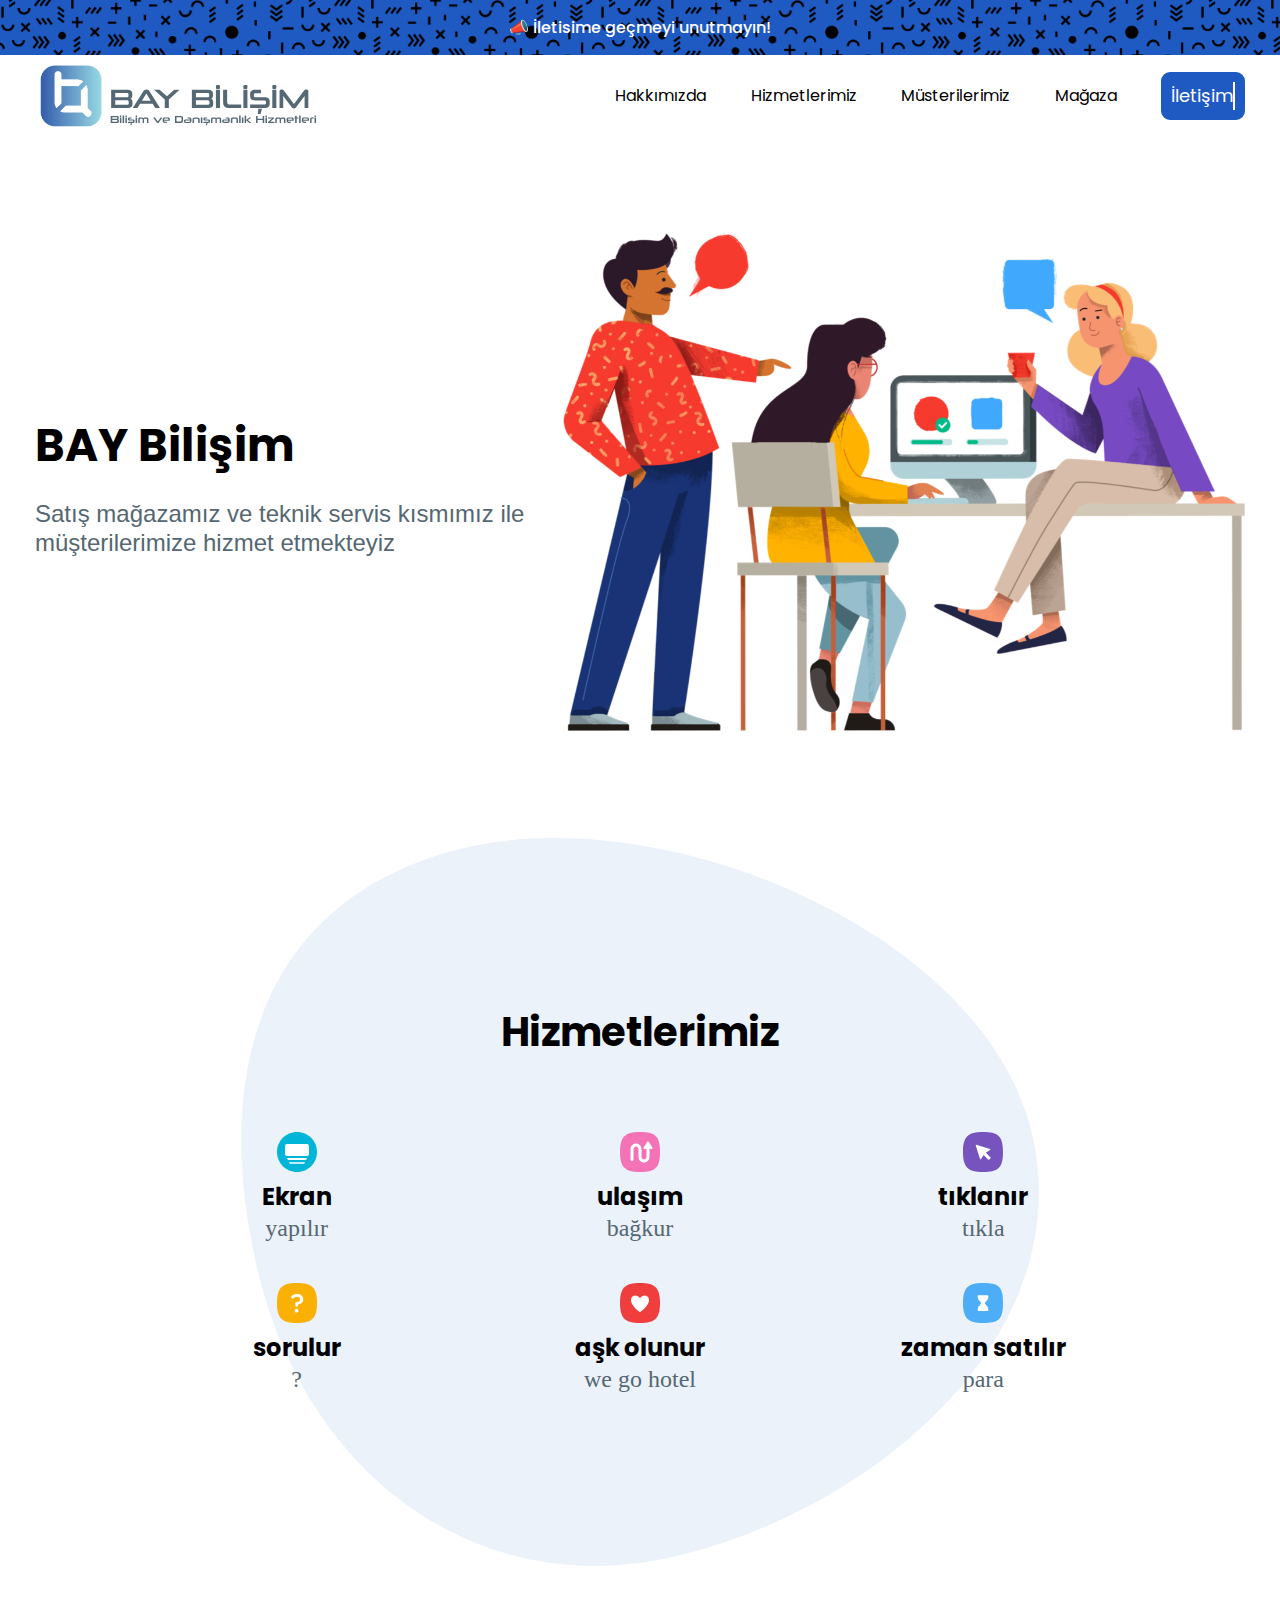
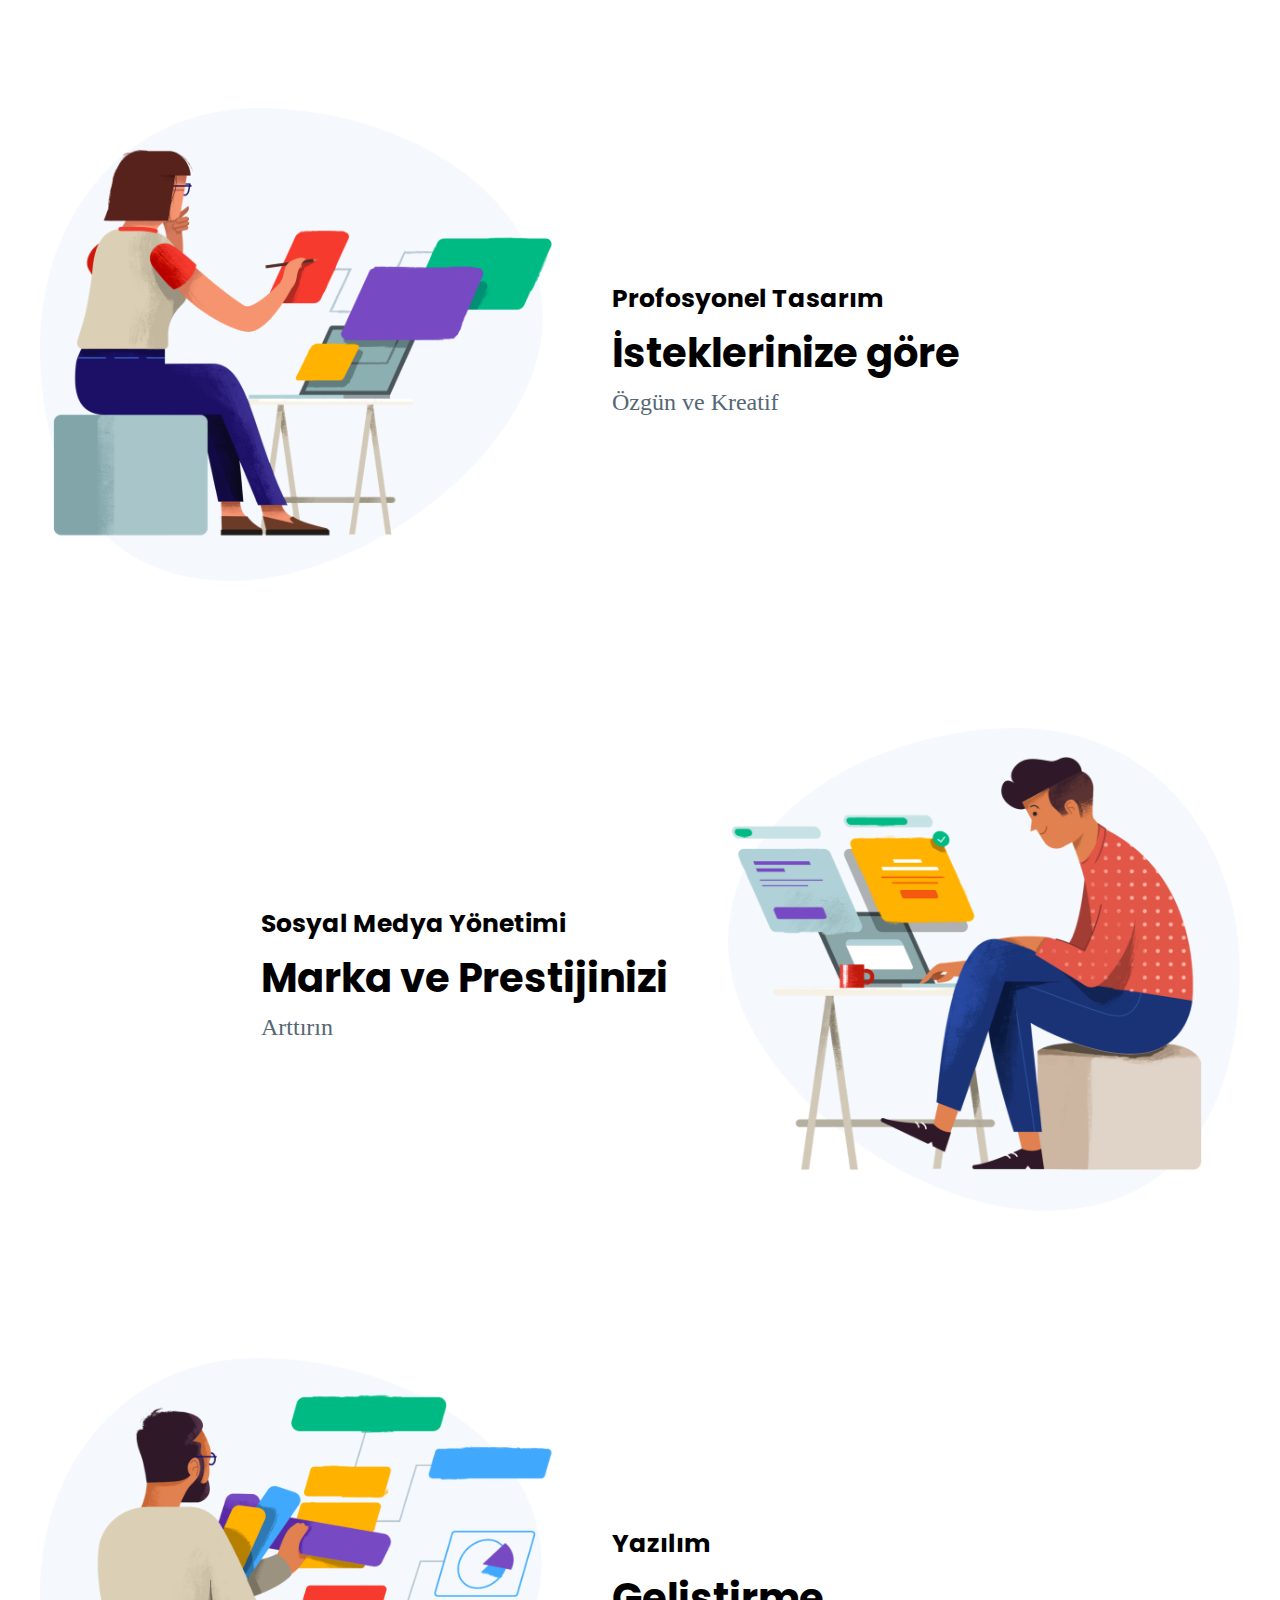
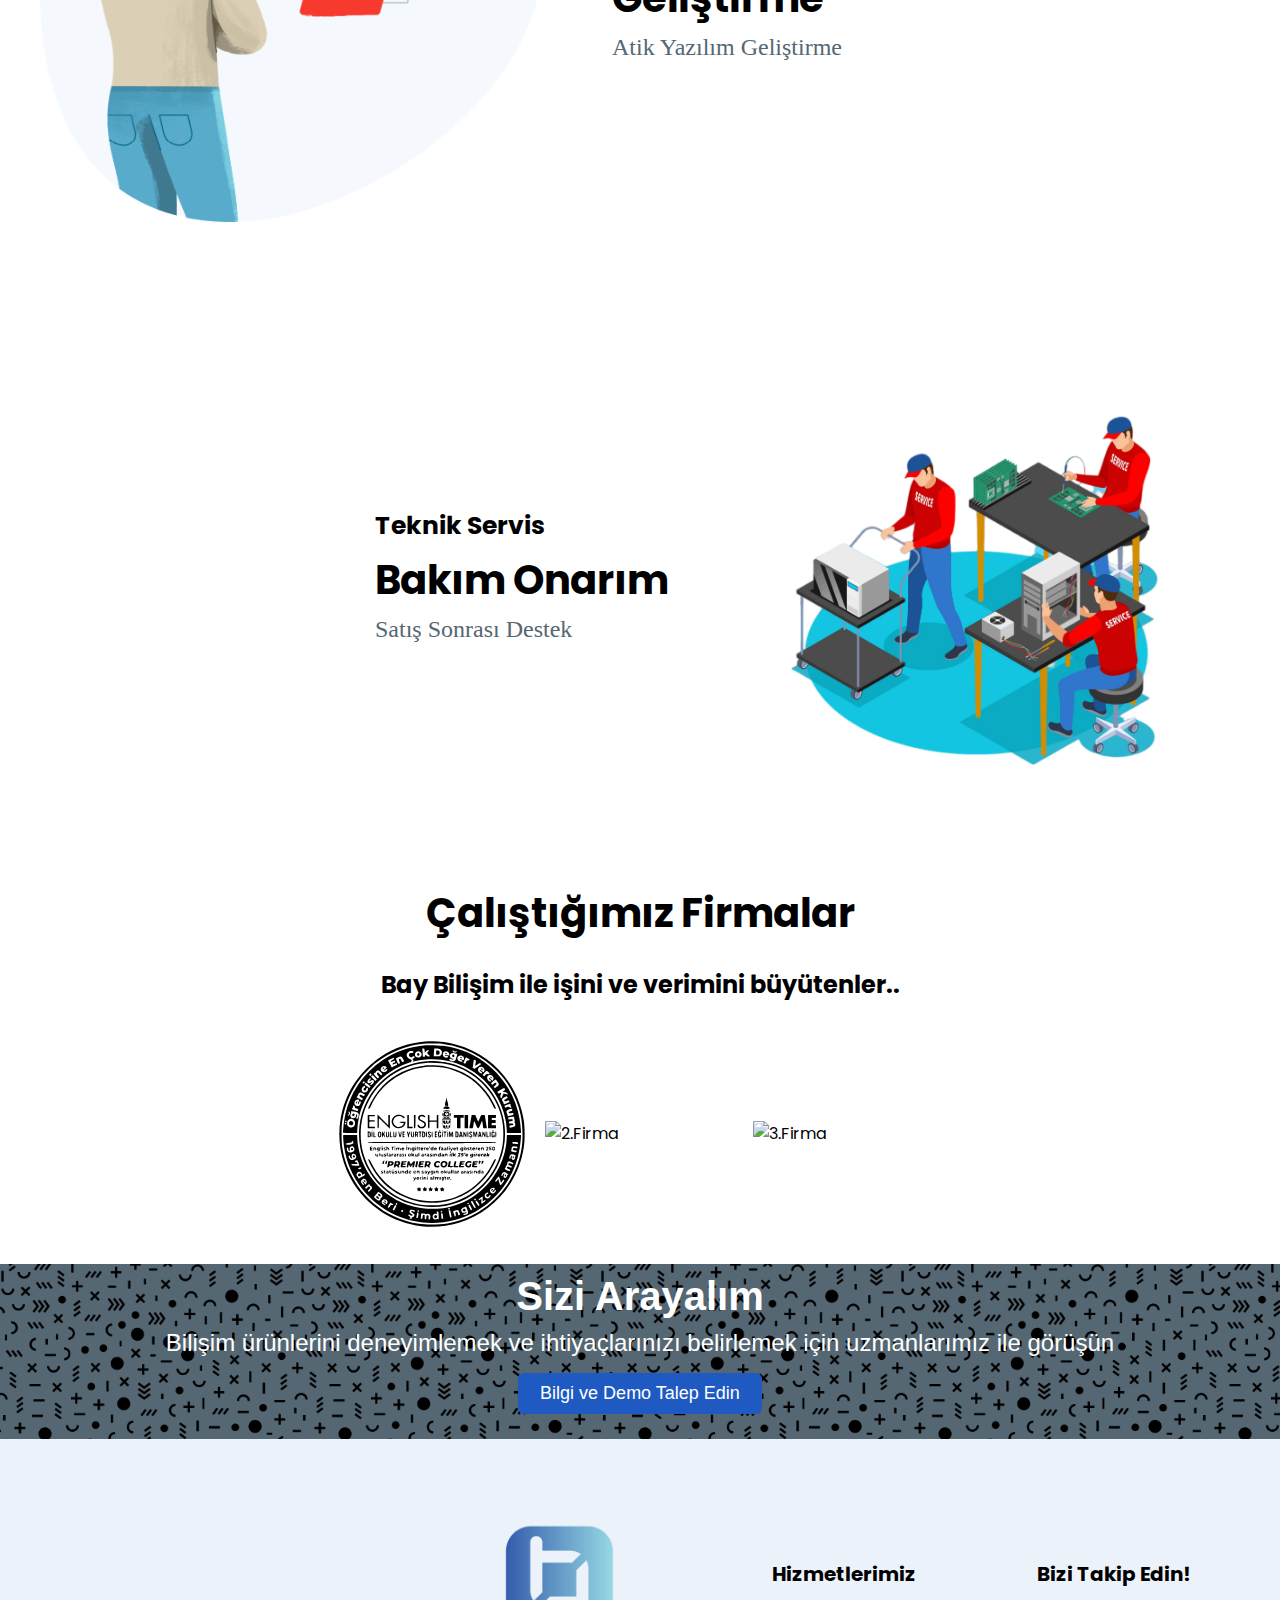
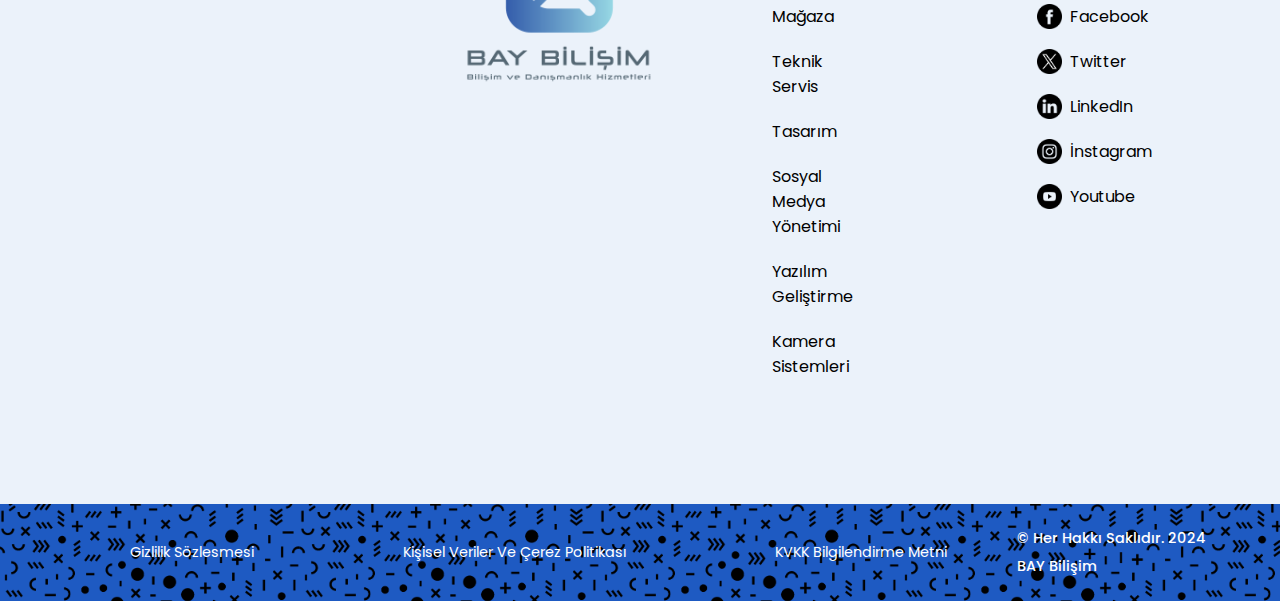
==== commit 68dde928: "index" ====
--- a/index.html
+++ b/index.html
@@ -30,11 +30,11 @@
             </a>
             <div class="menu" id="menu-link">
                 <ul class=" flex navbar-section">
-                    <li><a href="Hakkimizda.html" class="hover-link">Hakkımızda</a></li>
-                    <li><a href="Hizmetlerimiz.html" class="hover-link">Hizmetlerimiz</a></li>
-                    <li><a href="Musterilerimiz.html" class="hover-link">Müsterilerimiz</a></li>
-                    <li><a href="Magaza.html" class="hover-link">Mağaza</a></li>
-                    <li><a href="Iletisim.html" class="iletişim"><p class="mext">İletişim</p></a></li>
+                    <li><a href="hakkimizda.html" class="hover-link">Hakkımızda</a></li>
+                    <li><a href="hizmetlerimiz.html" class="hover-link">Hizmetlerimiz</a></li>
+                    <li><a href="musterilerimiz.html" class="hover-link">Müsterilerimiz</a></li>
+                    <li><a href="magaza.html" class="hover-link">Mağaza</a></li>
+                    <li><a href="iletisim.html" class="iletişim"><p class="mext">İletişim</p></a></li>
                 </ul>
             </div>
             <a href="#" class="nav-toggle hover-link" id="nav-toggle">
@@ -175,7 +175,7 @@
                 </div>
             </div>        
             <div class="company-img-container">
-                <img src="Assets/res1.svg" alt="English Time" class="company-logos logo">
+                <img src="./assets/res1.svg" alt="English Time" class="company-logos logo">
                 <img src="" alt="2.Firma" class="company-logos logo">
                 <img src="" alt="3.Firma" class="company-logos logo">
             </div>
@@ -187,7 +187,7 @@
         <div class="elementor-elemen elementor ty">
             <p class="elementor-text1">Bilişim ürünlerini deneyimlemek ve ihtiyaçlarınızı belirlemek için uzmanlarımız ile görüşün</p>
         </div>
-        <a href="Bilgi-ve-Demo-Talep.html">
+        <a href="bilgidemotalep.html">
             <button class="button elementor-text">Bilgi ve Demo Talep Edin</button>
         </a>
     </div>
@@ -204,26 +204,26 @@
                 <a href="Magaza.html" class="icon hover-link">Mağaza</a>
                 <a href="" class="icon hover-link">Teknik Servis</a>
                 <a href="" class="icon hover-link">Tasarım</a>
-                <a href="Hakkimizda.html/SMY" class="icon hover-link">Sosyal Medya Yönetimi</a>
+                <a href="Hakkimizda.html" class="icon hover-link">Sosyal Medya Yönetimi</a>
                 <a href="" class="icon hover-link">Yazılım Geliştirme</a>
                 <a href="" class="icon hover-link">Kamera Sistemleri</a>
             </div>
             <div class="link-column flex">
                 <h4 class="f-title">Bizi Takip Edin!</h4>
                 <a href="https://www.facebook.com/yasin.uguducu/?locale=ms_MY" target="_blank">
-                    <img src="Assets/facebook.png" alt="facebook" class="icon"><li class="icon hover-link">Facebook</li>
+                    <img src="assets/facebook.png" alt="facebook" class="icon"><li class="icon hover-link">Facebook</li>
                  </a>
                  <a href="https://x.com/burakckgz_" target="_blank">
-                    <img src="Assets/twitter.png" alt="twitter" class="icon"> <li class="icon hover-link">Twitter</li>
+                    <img src="assets/twitter.png" alt="twitter" class="icon"> <li class="icon hover-link">Twitter</li>
                  </a>
                  <a href="https://www.linkedin.com/in/bay-bili%C5%9Fim-a80615141/?originalSubdomain=tr" target="_blank">
-                     <img src="Assets/linkedin.png" alt="linkedin" class="icon"> <li class="icon hover-link">LinkedIn</li>
+                     <img src="assets/linkedin.png" alt="linkedin" class="icon"> <li class="icon hover-link">LinkedIn</li>
                  </a>
                  <a href="https://www.instagram.com/bay.bilisim" target="_blank">
-                     <img src="Assets/instagram.png" alt="instagram" class="icon"> <li class="icon hover-link">İnstagram</li>
+                     <img src="assets/instagram.png" alt="instagram" class="icon"> <li class="icon hover-link">İnstagram</li>
                  </a>
                  <a href="https://www.youtube.com/" target="_blank">
-                    <img src="Assets/youtube.png" alt="youtube" class="icon"> <li class="icon hover-link">Youtube</li>
+                    <img src="assets/youtube.png" alt="youtube" class="icon"> <li class="icon hover-link">Youtube</li>
                  </a>
             </div>
         </div>
@@ -233,14 +233,15 @@
     <div class="subfooter top-banner">
         <div class="subfooter-container flex">
             <div class="footer-bottom-section subfooter-options flex">
-                <a href="Gizlilik-Sozlesmesi.html">Gizlilik Sözlesmesi</a>
-                <a href="Kisisel-Veriler-Ve-Cerez-Politikasi.html">Kişisel Veriler Ve Çerez Politikası</a>
-                <a href="KVKK-Bilgilendirme-Metni.html">KVKK Bilgilendirme Metni</a>
+                <a href="gizliliksozlesmesi.html">Gizlilik Sözlesmesi</a>
+                <a href="kisiselverilervecerezpolitikasi.html">Kişisel Veriler Ve Çerez Politikası</a>
+                <a href="kvkkbilgilendirmemetni.html">KVKK Bilgilendirme Metni</a>
             </div>
             <p class="subfooterr">© Her Hakkı Saklıdır. 2024 BAY Bilişim</p>
         </div>
     </div>
-
+    <script src="scriptt.js"></script>
+    <script src="script.js"></script>
     <script src="/Bay Bilisim/sc.js">
     </script>
 </body>
